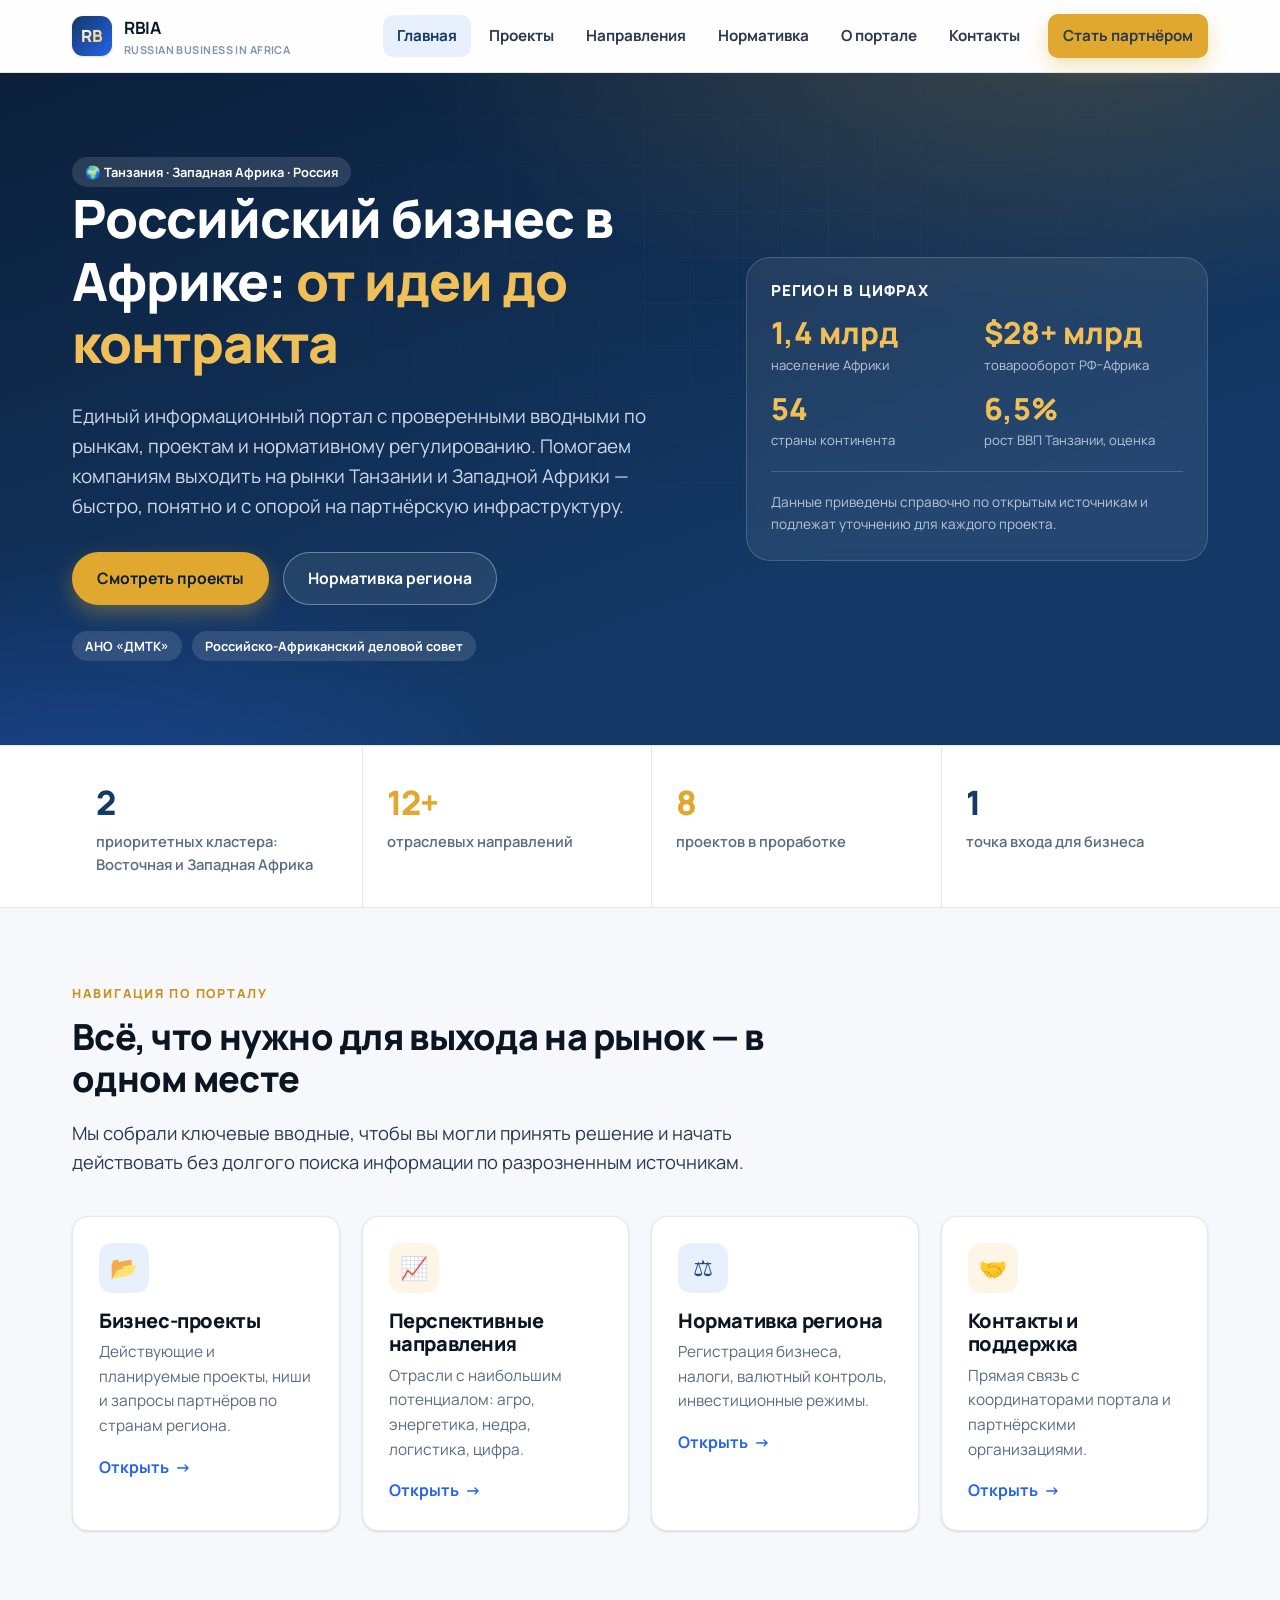
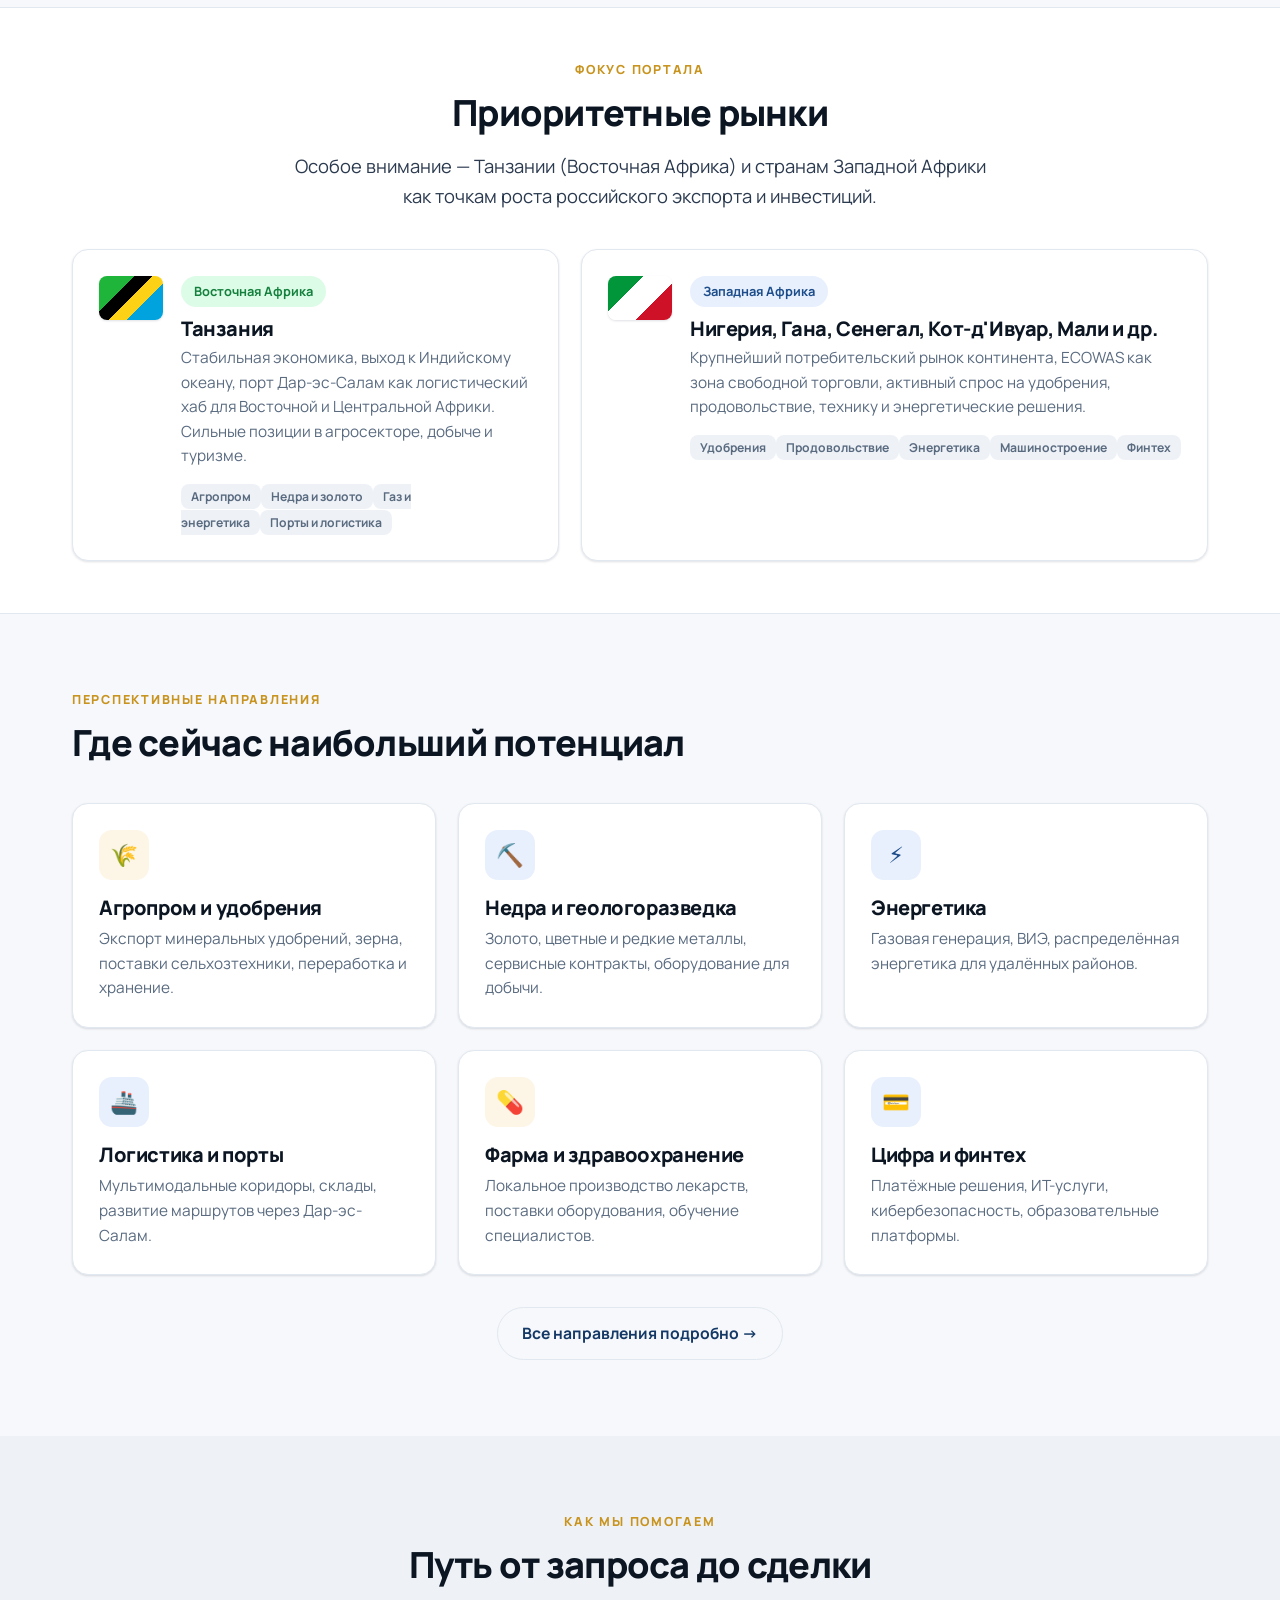
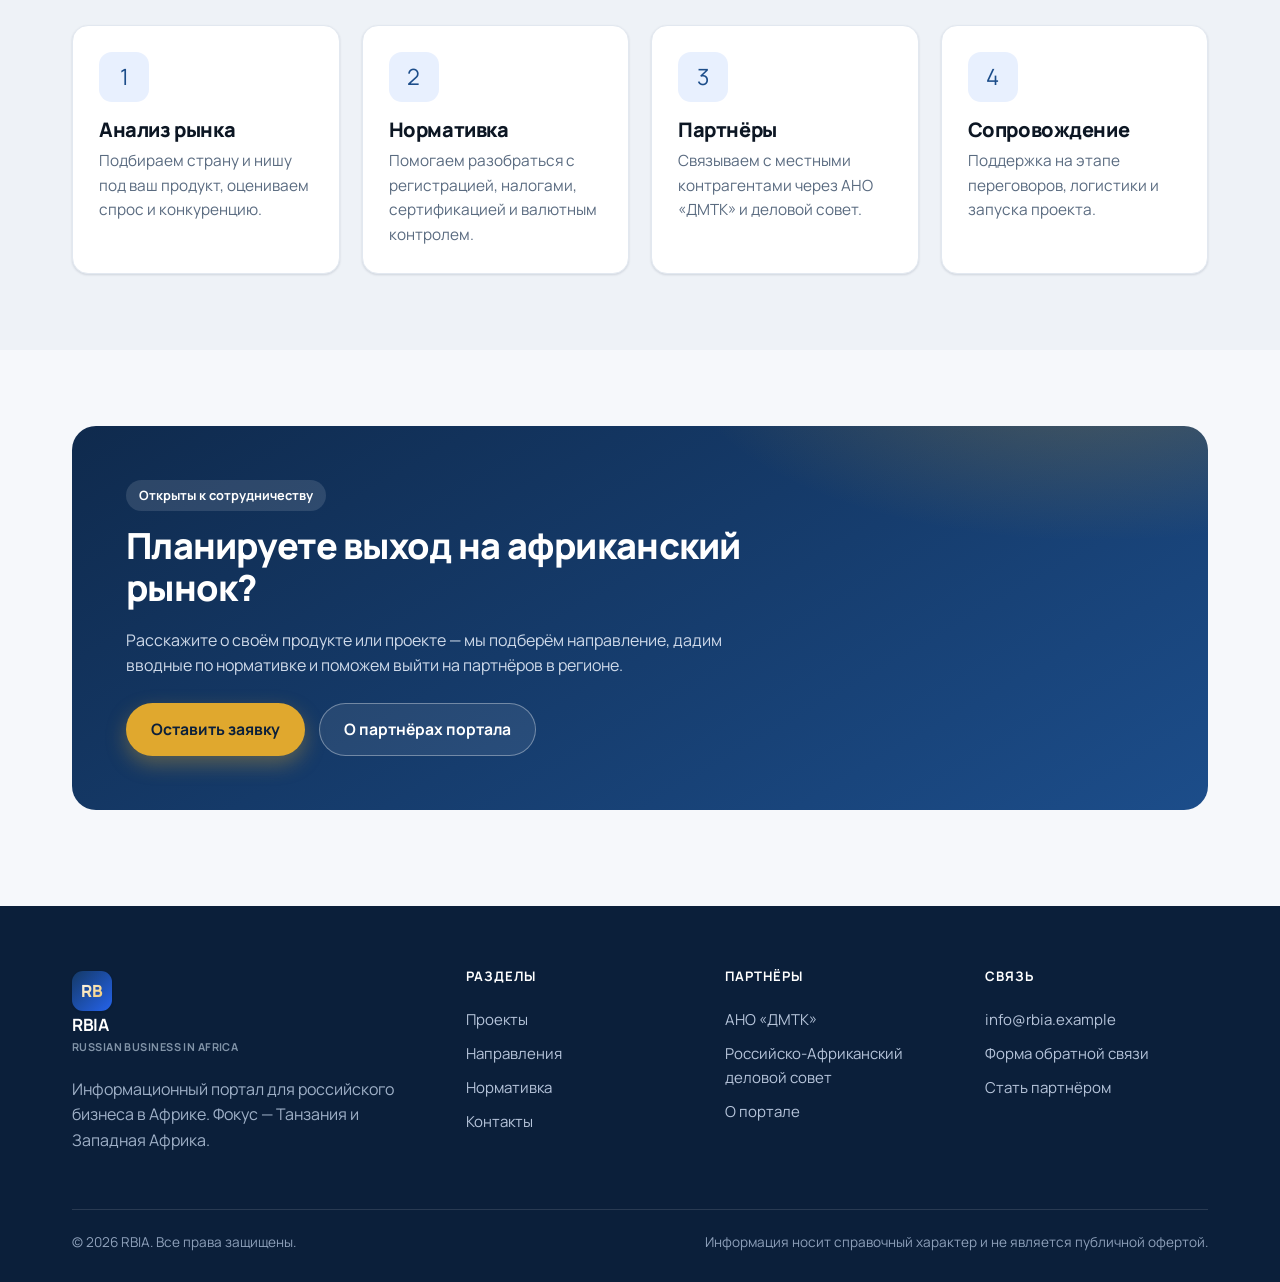
==== index.html @ 40bb6f60 "Информационный портал RBIA: российский бизнес в Африке (Танзания и Западная Африка) - Главная, Проек" ====
<!DOCTYPE html>
<html lang="ru">
<head>
  <meta charset="UTF-8" />
  <meta name="viewport" content="width=device-width, initial-scale=1.0" />
  <title>RBIA — Российский бизнес в Африке | Танзания и Западная Африка</title>
  <meta name="description" content="Информационный портал для российского бизнеса в Африке: проекты, перспективные направления, нормативное регулирование и контакты. Фокус — Танзания и Западная Африка." />
  <link rel="preconnect" href="https://fonts.googleapis.com" />
  <link rel="preconnect" href="https://fonts.gstatic.com" crossorigin />
  <link href="https://fonts.googleapis.com/css2?family=Manrope:wght@400;600;700;800;900&display=swap" rel="stylesheet" />
  <link rel="stylesheet" href="assets/css/styles.css" />
  <link rel="icon" href="data:image/svg+xml,<svg xmlns='http://www.w3.org/2000/svg' viewBox='0 0 100 100'><rect width='100' height='100' rx='22' fill='%23143966'/><text x='50' y='68' font-size='54' text-anchor='middle' fill='%23f0bf57' font-family='Arial' font-weight='bold'>R</text></svg>" />
</head>
<body>

  <!-- ШАПКА -->
  <header class="site-header">
    <div class="container nav">
      <a class="brand" href="index.html">
        <span class="logo"><span>RB</span></span>
        <span><b>RBIA</b><small>Russian Business in Africa</small></span>
      </a>
      <button class="nav-toggle" aria-label="Меню" aria-expanded="false"><span></span><span></span><span></span></button>
      <nav class="nav-links">
        <a href="index.html">Главная</a>
        <a href="projects.html">Проекты</a>
        <a href="sectors.html">Направления</a>
        <a href="regulation.html">Нормативка</a>
        <a href="about.html">О портале</a>
        <a href="contacts.html">Контакты</a>
        <a class="btn btn-primary nav-cta" href="contacts.html">Стать партнёром</a>
      </nav>
    </div>
  </header>

  <!-- HERO -->
  <section class="hero">
    <div class="container">
      <div class="hero-grid">
        <div>
          <span class="chip chip--ghost">🌍 Танзания · Западная Африка · Россия</span>
          <h1>Российский бизнес в Африке: <em>от идеи до контракта</em></h1>
          <p>Единый информационный портал с проверенными вводными по рынкам, проектам и нормативному регулированию. Помогаем компаниям выходить на рынки Танзании и Западной Африки — быстро, понятно и с опорой на партнёрскую инфраструктуру.</p>
          <div class="hero-actions">
            <a class="btn btn-primary" href="projects.html">Смотреть проекты</a>
            <a class="btn btn-ghost" href="regulation.html">Нормативка региона</a>
          </div>
          <div class="hero-meta">
            <span class="chip chip--ghost">АНО «ДМТК»</span>
            <span class="chip chip--ghost">Российско-Африканский деловой совет</span>
          </div>
        </div>
        <aside class="hero-card reveal">
          <h4>Регион в цифрах</h4>
          <div class="hero-stats">
            <div><div class="num">1,4 млрд</div><div class="lbl">население Африки</div></div>
            <div><div class="num">$28+ млрд</div><div class="lbl">товарооборот РФ–Африка</div></div>
            <div><div class="num">54</div><div class="lbl">страны континента</div></div>
            <div><div class="num">6,5%</div><div class="lbl">рост ВВП Танзании, оценка</div></div>
          </div>
          <hr class="divider" style="margin:20px 0;opacity:.2" />
          <p style="color:#b9c6d8;font-size:.85rem;margin:0">Данные приведены справочно по открытым источникам и подлежат уточнению для каждого проекта.</p>
        </aside>
      </div>
    </div>
  </section>

  <!-- СТАТ-ЛЕНТА -->
  <section class="stats-band">
    <div class="container">
      <div class="grid">
        <div class="stat"><div class="num">2</div><div class="lbl">приоритетных кластера: Восточная и Западная Африка</div></div>
        <div class="stat"><div class="num"><span>12+</span></div><div class="lbl">отраслевых направлений</div></div>
        <div class="stat"><div class="num"><span>8</span></div><div class="lbl">проектов в проработке</div></div>
        <div class="stat"><div class="num">1</div><div class="lbl">точка входа для бизнеса</div></div>
      </div>
    </div>
  </section>

  <!-- ЧТО ВНУТРИ -->
  <section class="section">
    <div class="container">
      <div class="section-head">
        <div class="eyebrow">Навигация по порталу</div>
        <h2>Всё, что нужно для выхода на рынок — в одном месте</h2>
        <p class="lead">Мы собрали ключевые вводные, чтобы вы могли принять решение и начать действовать без долгого поиска информации по разрозненным источникам.</p>
      </div>
      <div class="grid cols-4">
        <a class="card reveal" href="projects.html" style="text-decoration:none">
          <div class="ico">📂</div>
          <h3>Бизнес-проекты</h3>
          <p>Действующие и планируемые проекты, ниши и запросы партнёров по странам региона.</p>
          <span class="card-link">Открыть</span>
        </a>
        <a class="card reveal" href="sectors.html" style="text-decoration:none">
          <div class="ico ico--gold">📈</div>
          <h3>Перспективные направления</h3>
          <p>Отрасли с наибольшим потенциалом: агро, энергетика, недра, логистика, цифра.</p>
          <span class="card-link">Открыть</span>
        </a>
        <a class="card reveal" href="regulation.html" style="text-decoration:none">
          <div class="ico">⚖️</div>
          <h3>Нормативка региона</h3>
          <p>Регистрация бизнеса, налоги, валютный контроль, инвестиционные режимы.</p>
          <span class="card-link">Открыть</span>
        </a>
        <a class="card reveal" href="contacts.html" style="text-decoration:none">
          <div class="ico ico--gold">🤝</div>
          <h3>Контакты и поддержка</h3>
          <p>Прямая связь с координаторами портала и партнёрскими организациями.</p>
          <span class="card-link">Открыть</span>
        </a>
      </div>
    </div>
  </section>

  <!-- ПРИОРИТЕТНЫЕ РЫНКИ -->
  <section class="section section--tight" style="background:#fff;border-top:1px solid var(--line);border-bottom:1px solid var(--line)">
    <div class="container">
      <div class="section-head center">
        <div class="eyebrow">Фокус портала</div>
        <h2>Приоритетные рынки</h2>
        <p class="lead" style="margin:0 auto">Особое внимание — Танзании (Восточная Африка) и странам Западной Африки как точкам роста российского экспорта и инвестиций.</p>
      </div>
      <div class="grid cols-2">
        <div class="card reveal">
          <div class="region">
            <div class="flag" style="background:linear-gradient(135deg,#1eb53a 0 33%,#000 33% 50%,#fcd116 50% 66%,#00a3dd 66%)"></div>
            <div>
              <span class="chip chip--green">Восточная Африка</span>
              <h3 style="margin:10px 0 6px">Танзания</h3>
              <p style="margin-bottom:14px">Стабильная экономика, выход к Индийскому океану, порт Дар-эс-Салам как логистический хаб для Восточной и Центральной Африки. Сильные позиции в агросекторе, добыче и туризме.</p>
              <div class="tagrow">
                <span class="tag">Агропром</span><span class="tag">Недра и золото</span><span class="tag">Газ и энергетика</span><span class="tag">Порты и логистика</span>
              </div>
            </div>
          </div>
        </div>
        <div class="card reveal">
          <div class="region">
            <div class="flag" style="background:linear-gradient(135deg,#009639 0 33%,#fff 33% 66%,#ce1126 66%)"></div>
            <div>
              <span class="chip">Западная Африка</span>
              <h3 style="margin:10px 0 6px">Нигерия, Гана, Сенегал, Кот-д'Ивуар, Мали и др.</h3>
              <p style="margin-bottom:14px">Крупнейший потребительский рынок континента, ECOWAS как зона свободной торговли, активный спрос на удобрения, продовольствие, технику и энергетические решения.</p>
              <div class="tagrow">
                <span class="tag">Удобрения</span><span class="tag">Продовольствие</span><span class="tag">Энергетика</span><span class="tag">Машиностроение</span><span class="tag">Финтех</span>
              </div>
            </div>
          </div>
        </div>
      </div>
    </div>
  </section>

  <!-- НАПРАВЛЕНИЯ КРАТКО -->
  <section class="section">
    <div class="container">
      <div class="section-head">
        <div class="eyebrow">Перспективные направления</div>
        <h2>Где сейчас наибольший потенциал</h2>
      </div>
      <div class="grid cols-3">
        <div class="card sector reveal"><div class="ico ico--gold">🌾</div><h3>Агропром и удобрения</h3><p>Экспорт минеральных удобрений, зерна, поставки сельхозтехники, переработка и хранение.</p></div>
        <div class="card sector reveal"><div class="ico">⛏️</div><h3>Недра и геологоразведка</h3><p>Золото, цветные и редкие металлы, сервисные контракты, оборудование для добычи.</p></div>
        <div class="card sector reveal"><div class="ico">⚡</div><h3>Энергетика</h3><p>Газовая генерация, ВИЭ, распределённая энергетика для удалённых районов.</p></div>
        <div class="card sector reveal"><div class="ico">🚢</div><h3>Логистика и порты</h3><p>Мультимодальные коридоры, склады, развитие маршрутов через Дар-эс-Салам.</p></div>
        <div class="card sector reveal"><div class="ico ico--gold">💊</div><h3>Фарма и здравоохранение</h3><p>Локальное производство лекарств, поставки оборудования, обучение специалистов.</p></div>
        <div class="card sector reveal"><div class="ico">💳</div><h3>Цифра и финтех</h3><p>Платёжные решения, ИТ-услуги, кибербезопасность, образовательные платформы.</p></div>
      </div>
      <div class="center" style="margin-top:32px">
        <a class="btn btn-line" href="sectors.html">Все направления подробно →</a>
      </div>
    </div>
  </section>

  <!-- КАК РАБОТАЕМ -->
  <section class="section" style="background:var(--paper-3)">
    <div class="container">
      <div class="section-head center">
        <div class="eyebrow">Как мы помогаем</div>
        <h2>Путь от запроса до сделки</h2>
      </div>
      <div class="grid cols-4">
        <div class="card reveal"><div class="ico">1</div><h3>Анализ рынка</h3><p>Подбираем страну и нишу под ваш продукт, оцениваем спрос и конкуренцию.</p></div>
        <div class="card reveal"><div class="ico">2</div><h3>Нормативка</h3><p>Помогаем разобраться с регистрацией, налогами, сертификацией и валютным контролем.</p></div>
        <div class="card reveal"><div class="ico">3</div><h3>Партнёры</h3><p>Связываем с местными контрагентами через АНО «ДМТК» и деловой совет.</p></div>
        <div class="card reveal"><div class="ico">4</div><h3>Сопровождение</h3><p>Поддержка на этапе переговоров, логистики и запуска проекта.</p></div>
      </div>
    </div>
  </section>

  <!-- CTA -->
  <section class="section">
    <div class="container">
      <div class="cta reveal">
        <div style="max-width:62ch">
          <span class="chip chip--ghost">Открыты к сотрудничеству</span>
          <h2 style="margin-top:14px">Планируете выход на африканский рынок?</h2>
          <p>Расскажите о своём продукте или проекте — мы подберём направление, дадим вводные по нормативке и поможем выйти на партнёров в регионе.</p>
          <div class="cta-actions">
            <a class="btn btn-primary" href="contacts.html">Оставить заявку</a>
            <a class="btn btn-ghost" href="about.html">О партнёрах портала</a>
          </div>
        </div>
      </div>
    </div>
  </section>

  <!-- ПОДВАЛ -->
  <footer class="site-footer">
    <div class="container">
      <div class="footer-grid">
        <div>
          <a class="brand" href="index.html" style="margin-bottom:16px">
            <span class="logo"><span>RB</span></span>
            <span><b>RBIA</b><small>Russian Business in Africa</small></span>
          </a>
          <p style="color:#9fb0c7;max-width:34ch">Информационный портал для российского бизнеса в Африке. Фокус — Танзания и Западная Африка.</p>
        </div>
        <div>
          <h5>Разделы</h5>
          <a href="projects.html">Проекты</a>
          <a href="sectors.html">Направления</a>
          <a href="regulation.html">Нормативка</a>
          <a href="contacts.html">Контакты</a>
        </div>
        <div>
          <h5>Партнёры</h5>
          <a href="about.html">АНО «ДМТК»</a>
          <a href="about.html">Российско-Африканский деловой совет</a>
          <a href="about.html">О портале</a>
        </div>
        <div>
          <h5>Связь</h5>
          <a href="mailto:info@rbia.example">info@rbia.example</a>
          <a href="contacts.html">Форма обратной связи</a>
          <a href="contacts.html">Стать партнёром</a>
        </div>
      </div>
      <div class="footer-bottom">
        <span>© <span data-year>2026</span> RBIA. Все права защищены.</span>
        <span>Информация носит справочный характер и не является публичной офертой.</span>
      </div>
    </div>
  </footer>

  <script src="assets/js/main.js"></script>
</body>
</html>
---- assets/css/styles.css ----
/* =========================================================
   RBIA — Russian Business in Africa
   Информационный портал. Дизайн-система.
   ========================================================= */

:root {
  /* Палитра */
  --navy-900: #0b1f3a;
  --navy-800: #0f2a4d;
  --navy-700: #143966;
  --navy-600: #1c4d8a;
  --blue-500: #2563eb;
  --blue-400: #3b82f6;
  --sky-100: #e8f0fe;

  --gold-600: #c8941f;
  --gold-500: #e0a82e;
  --gold-400: #f0bf57;
  --amber-50: #fdf6e7;

  --green-600: #15803d;
  --green-100: #dcfce7;
  --red-600: #b91c1c;
  --red-100: #fee2e2;

  --ink-900: #0c1623;
  --ink-700: #2b3a4f;
  --ink-500: #5a6b80;
  --ink-400: #8294a8;

  --paper: #ffffff;
  --paper-2: #f6f8fb;
  --paper-3: #eef2f7;
  --line: #e2e8f0;

  --radius: 16px;
  --radius-sm: 10px;
  --radius-lg: 24px;

  --shadow-sm: 0 1px 2px rgba(11, 31, 58, .06), 0 1px 3px rgba(11, 31, 58, .08);
  --shadow-md: 0 8px 24px rgba(11, 31, 58, .10);
  --shadow-lg: 0 24px 60px rgba(11, 31, 58, .18);

  --container: 1180px;
  --header-h: 72px;

  --font: "Manrope", "Segoe UI", system-ui, -apple-system, Roboto, Arial, sans-serif;
}

/* ---------- Сброс ---------- */
* { box-sizing: border-box; }
html { scroll-behavior: smooth; }
body {
  margin: 0;
  font-family: var(--font);
  color: var(--ink-900);
  background: var(--paper-2);
  line-height: 1.6;
  -webkit-font-smoothing: antialiased;
  text-rendering: optimizeLegibility;
}
img { max-width: 100%; display: block; }
a { color: var(--blue-500); text-decoration: none; }
a:hover { text-decoration: underline; }
h1, h2, h3, h4 { line-height: 1.18; margin: 0 0 .5em; color: var(--ink-900); font-weight: 800; letter-spacing: -.02em; }
h1 { font-size: clamp(2rem, 4.5vw, 3.3rem); }
h2 { font-size: clamp(1.5rem, 3vw, 2.25rem); }
h3 { font-size: 1.25rem; }
p { margin: 0 0 1em; color: var(--ink-700); }

.container { width: 100%; max-width: var(--container); margin: 0 auto; padding: 0 22px; }
.section { padding: 76px 0; }
.section--tight { padding: 52px 0; }
.muted { color: var(--ink-500); }
.center { text-align: center; }
.lead { font-size: 1.15rem; color: var(--ink-700); max-width: 64ch; }

/* ---------- Кнопки ---------- */
.btn {
  display: inline-flex; align-items: center; gap: .55em;
  padding: 13px 24px; border-radius: 999px;
  font-weight: 700; font-size: .98rem; cursor: pointer;
  border: 1.5px solid transparent; transition: .18s ease;
  text-decoration: none; white-space: nowrap;
}
.btn:hover { text-decoration: none; transform: translateY(-1px); }
.btn-primary { background: var(--gold-500); color: var(--navy-900); box-shadow: 0 8px 20px rgba(224,168,46,.35); }
.btn-primary:hover { background: var(--gold-400); }
.btn-ghost { background: rgba(255,255,255,.08); color: #fff; border-color: rgba(255,255,255,.35); }
.btn-ghost:hover { background: rgba(255,255,255,.16); }
.btn-dark { background: var(--navy-800); color: #fff; }
.btn-dark:hover { background: var(--navy-700); }
.btn-line { background: transparent; color: var(--navy-700); border-color: var(--line); }
.btn-line:hover { border-color: var(--navy-600); color: var(--navy-700); }

/* ---------- Чипы / бейджи ---------- */
.chip {
  display: inline-flex; align-items: center; gap: .4em;
  padding: 5px 13px; border-radius: 999px; font-size: .8rem; font-weight: 700;
  background: var(--sky-100); color: var(--navy-600);
}
.chip--gold { background: var(--amber-50); color: var(--gold-600); }
.chip--green { background: var(--green-100); color: var(--green-600); }
.chip--ghost { background: rgba(255,255,255,.12); color: #fff; }
.eyebrow {
  text-transform: uppercase; letter-spacing: .14em; font-weight: 800;
  font-size: .78rem; color: var(--gold-600); margin-bottom: 12px;
}

/* ---------- Шапка ---------- */
.site-header {
  position: sticky; top: 0; z-index: 50;
  background: rgba(255,255,255,.86);
  backdrop-filter: saturate(180%) blur(12px);
  border-bottom: 1px solid var(--line);
}
.nav {
  height: var(--header-h); display: flex; align-items: center; gap: 28px;
}
.brand { display: flex; align-items: center; gap: 12px; font-weight: 900; color: var(--ink-900); letter-spacing: -.02em; }
.brand:hover { text-decoration: none; }
.brand .logo {
  width: 40px; height: 40px; border-radius: 11px; display: grid; place-items: center;
  background: linear-gradient(135deg, var(--navy-700), var(--blue-500));
  color: #fff; font-weight: 900; font-size: 1.05rem; box-shadow: var(--shadow-sm);
}
.brand .logo span { background: linear-gradient(135deg,#fff, var(--gold-400)); -webkit-background-clip: text; background-clip: text; color: transparent; }
.brand b { font-size: 1.06rem; }
.brand small { display: block; font-size: .68rem; font-weight: 700; color: var(--ink-400); letter-spacing: .04em; text-transform: uppercase; }

.nav-links { display: flex; align-items: center; gap: 4px; margin-left: auto; }
.nav-links a {
  color: var(--ink-700); font-weight: 700; font-size: .95rem;
  padding: 9px 14px; border-radius: 10px; transition: .15s;
}
.nav-links a:hover { background: var(--paper-3); color: var(--ink-900); text-decoration: none; }
.nav-links a.active { color: var(--navy-700); background: var(--sky-100); }
.nav-cta { margin-left: 10px; }

.nav-toggle { display: none; margin-left: auto; background: none; border: 0; cursor: pointer; padding: 8px; }
.nav-toggle span { display: block; width: 24px; height: 2.5px; background: var(--ink-900); border-radius: 2px; margin: 5px 0; transition: .2s; }

@media (max-width: 940px) {
  .nav-toggle { display: block; }
  .nav-links {
    position: fixed; inset: var(--header-h) 0 auto 0;
    flex-direction: column; align-items: stretch; gap: 2px;
    background: #fff; padding: 14px 18px 22px;
    border-bottom: 1px solid var(--line); box-shadow: var(--shadow-md);
    transform: translateY(-12px); opacity: 0; pointer-events: none; transition: .2s;
  }
  .nav-links.open { transform: none; opacity: 1; pointer-events: auto; }
  .nav-links a { padding: 13px 14px; font-size: 1rem; }
  .nav-cta { margin: 8px 0 0; justify-content: center; }
}

/* ---------- Hero ---------- */
.hero {
  position: relative; color: #fff; overflow: hidden;
  background:
    radial-gradient(1100px 520px at 82% -10%, rgba(224,168,46,.22), transparent 60%),
    radial-gradient(900px 500px at 5% 110%, rgba(37,99,235,.30), transparent 55%),
    linear-gradient(160deg, var(--navy-900), var(--navy-700) 70%);
}
.hero::after {
  content: ""; position: absolute; inset: 0; opacity: .5; pointer-events: none;
  background-image:
    linear-gradient(rgba(255,255,255,.05) 1px, transparent 1px),
    linear-gradient(90deg, rgba(255,255,255,.05) 1px, transparent 1px);
  background-size: 46px 46px;
  -webkit-mask-image: radial-gradient(900px 500px at 60% 30%, #000, transparent 75%);
          mask-image: radial-gradient(900px 500px at 60% 30%, #000, transparent 75%);
}
.hero .container { position: relative; z-index: 1; padding-top: 84px; padding-bottom: 84px; }
.hero h1 { color: #fff; max-width: 18ch; }
.hero h1 em { font-style: normal; color: var(--gold-400); }
.hero p { color: #cdd8e8; font-size: 1.18rem; max-width: 58ch; }
.hero-actions { display: flex; flex-wrap: wrap; gap: 14px; margin-top: 30px; }
.hero-meta { display: flex; flex-wrap: wrap; gap: 10px; margin-top: 26px; }

.hero-grid { display: grid; grid-template-columns: 1.15fr .85fr; gap: 48px; align-items: center; }
@media (max-width: 900px) { .hero-grid { grid-template-columns: 1fr; gap: 34px; } }

/* Карточка-сводка в герое */
.hero-card {
  background: rgba(255,255,255,.07); border: 1px solid rgba(255,255,255,.16);
  border-radius: var(--radius-lg); padding: 24px; backdrop-filter: blur(6px);
}
.hero-card h4 { color: #fff; font-size: .95rem; text-transform: uppercase; letter-spacing: .08em; margin-bottom: 18px; }
.hero-stats { display: grid; grid-template-columns: 1fr 1fr; gap: 18px 14px; }
.hero-stats .num { font-size: 1.9rem; font-weight: 900; color: var(--gold-400); line-height: 1; }
.hero-stats .lbl { font-size: .82rem; color: #b9c6d8; margin-top: 6px; }

/* ---------- Статистическая лента ---------- */
.stats-band { background: #fff; border-top: 1px solid var(--line); border-bottom: 1px solid var(--line); }
.stats-band .grid { display: grid; grid-template-columns: repeat(4, 1fr); }
.stat { padding: 30px 24px; border-left: 1px solid var(--line); }
.stat:first-child { border-left: 0; }
.stat .num { font-size: 2.1rem; font-weight: 900; color: var(--navy-700); letter-spacing: -.02em; }
.stat .num span { color: var(--gold-500); }
.stat .lbl { color: var(--ink-500); font-weight: 600; font-size: .92rem; }
@media (max-width: 760px) { .stats-band .grid { grid-template-columns: 1fr 1fr; } .stat:nth-child(odd){border-left:0;} }

/* ---------- Секции заголовки ---------- */
.section-head { max-width: 70ch; margin-bottom: 38px; }
.section-head.center { margin-left: auto; margin-right: auto; }

/* ---------- Сетки карточек ---------- */
.grid { display: grid; gap: 22px; }
.cols-2 { grid-template-columns: repeat(2, 1fr); }
.cols-3 { grid-template-columns: repeat(3, 1fr); }
.cols-4 { grid-template-columns: repeat(4, 1fr); }
@media (max-width: 960px) { .cols-3, .cols-4 { grid-template-columns: repeat(2, 1fr); } }
@media (max-width: 620px) { .cols-2, .cols-3, .cols-4 { grid-template-columns: 1fr; } }

.card {
  background: #fff; border: 1px solid var(--line); border-radius: var(--radius);
  padding: 26px; box-shadow: var(--shadow-sm); transition: .2s ease; position: relative;
}
.card:hover { transform: translateY(-4px); box-shadow: var(--shadow-md); border-color: #cdd9e8; }
.card .ico {
  width: 50px; height: 50px; border-radius: 13px; display: grid; place-items: center;
  background: var(--sky-100); color: var(--navy-600); font-size: 1.4rem; margin-bottom: 16px;
}
.card .ico--gold { background: var(--amber-50); color: var(--gold-600); }
.card h3 { margin-bottom: .4em; }
.card p { color: var(--ink-500); font-size: .96rem; margin-bottom: 0; }
.card-link { display: inline-flex; align-items: center; gap: 6px; font-weight: 700; margin-top: 16px; }
.card-link::after { content: "→"; transition: .15s; }
.card:hover .card-link::after { transform: translateX(4px); }

/* Карточка сектора */
.sector { display: flex; flex-direction: column; }
.sector .tagrow { display: flex; flex-wrap: wrap; gap: 6px; margin-top: 14px; }
.tag { font-size: .76rem; font-weight: 700; color: var(--ink-500); background: var(--paper-3); padding: 4px 10px; border-radius: 8px; }

/* ---------- Карточка проекта ---------- */
.project {
  background: #fff; border: 1px solid var(--line); border-radius: var(--radius);
  overflow: hidden; box-shadow: var(--shadow-sm); transition: .2s; display: flex; flex-direction: column;
}
.project:hover { transform: translateY(-4px); box-shadow: var(--shadow-md); }
.project .pj-top {
  padding: 22px 24px; color: #fff; position: relative;
  background: linear-gradient(135deg, var(--navy-700), var(--blue-500));
}
.project .pj-top.alt { background: linear-gradient(135deg, #0f5132, var(--green-600)); }
.project .pj-top.gold { background: linear-gradient(135deg, #92670f, var(--gold-500)); }
.project .pj-top.plum { background: linear-gradient(135deg, #5b21b6, #7c3aed); }
.project .pj-top .country { font-size: .82rem; font-weight: 700; opacity: .92; }
.project .pj-top h3 { color: #fff; margin: 8px 0 0; }
.project .pj-body { padding: 22px 24px; flex: 1; display: flex; flex-direction: column; }
.project .pj-body p { font-size: .95rem; color: var(--ink-500); }
.pj-facts { display: grid; grid-template-columns: 1fr 1fr; gap: 12px; margin: 4px 0 18px; }
.pj-facts div { font-size: .82rem; color: var(--ink-500); }
.pj-facts b { display: block; color: var(--ink-900); font-size: 1.02rem; font-weight: 800; }
.pj-foot { margin-top: auto; display: flex; align-items: center; justify-content: space-between; gap: 12px; padding-top: 14px; border-top: 1px solid var(--line); }
.status { font-size: .78rem; font-weight: 800; padding: 4px 11px; border-radius: 999px; }
.status--active { background: var(--green-100); color: var(--green-600); }
.status--plan { background: var(--sky-100); color: var(--navy-600); }
.status--search { background: var(--amber-50); color: var(--gold-600); }

/* ---------- Полоса фильтра ---------- */
.filters { display: flex; flex-wrap: wrap; gap: 10px; margin-bottom: 30px; }
.filter-btn {
  border: 1.5px solid var(--line); background: #fff; color: var(--ink-700);
  padding: 9px 18px; border-radius: 999px; font-weight: 700; font-size: .9rem; cursor: pointer; transition: .15s;
}
.filter-btn:hover { border-color: var(--navy-600); }
.filter-btn.active { background: var(--navy-700); color: #fff; border-color: var(--navy-700); }

/* ---------- Аккордеон нормативки ---------- */
.accordion { display: grid; gap: 14px; }
.acc-item { background: #fff; border: 1px solid var(--line); border-radius: var(--radius); overflow: hidden; }
.acc-head {
  width: 100%; text-align: left; background: none; border: 0; cursor: pointer;
  padding: 20px 24px; display: flex; align-items: center; gap: 16px; font-family: inherit;
}
.acc-head:hover { background: var(--paper-2); }
.acc-head .num { font-weight: 900; color: var(--gold-500); font-size: 1.1rem; min-width: 28px; }
.acc-head h3 { margin: 0; font-size: 1.08rem; flex: 1; }
.acc-head .plus { font-size: 1.5rem; color: var(--ink-400); transition: .2s; line-height: 1; }
.acc-item.open .acc-head .plus { transform: rotate(45deg); color: var(--navy-700); }
.acc-body { max-height: 0; overflow: hidden; transition: max-height .3s ease; }
.acc-body-inner { padding: 0 24px 22px 68px; color: var(--ink-700); }
.acc-body-inner ul { margin: 6px 0 0; padding-left: 18px; }
.acc-body-inner li { margin-bottom: 8px; }

/* ---------- Таблица ---------- */
.table-wrap { overflow-x: auto; border: 1px solid var(--line); border-radius: var(--radius); background: #fff; }
table.data { width: 100%; border-collapse: collapse; min-width: 600px; }
table.data th, table.data td { padding: 14px 18px; text-align: left; border-bottom: 1px solid var(--line); font-size: .94rem; }
table.data th { background: var(--paper-2); font-weight: 800; color: var(--ink-900); font-size: .82rem; text-transform: uppercase; letter-spacing: .04em; }
table.data tr:last-child td { border-bottom: 0; }
table.data tr:hover td { background: var(--paper-2); }

/* ---------- Регион-карты ---------- */
.region { display: grid; grid-template-columns: 64px 1fr; gap: 18px; align-items: start; }
.region .flag { width: 64px; height: 44px; border-radius: 8px; box-shadow: var(--shadow-sm); overflow: hidden; }

/* ---------- CTA-полоса ---------- */
.cta {
  color: #fff; border-radius: var(--radius-lg); padding: 54px; position: relative; overflow: hidden;
  background:
    radial-gradient(700px 320px at 90% -20%, rgba(224,168,46,.30), transparent 60%),
    linear-gradient(150deg, var(--navy-800), var(--navy-600));
}
.cta h2 { color: #fff; }
.cta p { color: #cfdaea; }
.cta-actions { display: flex; flex-wrap: wrap; gap: 14px; margin-top: 24px; }
@media (max-width: 600px) { .cta { padding: 34px 24px; } }

/* ---------- Контакты ---------- */
.contact-grid { display: grid; grid-template-columns: 1fr 1fr; gap: 40px; align-items: start; }
@media (max-width: 880px) { .contact-grid { grid-template-columns: 1fr; } }
.field { margin-bottom: 16px; }
.field label { display: block; font-weight: 700; font-size: .88rem; margin-bottom: 6px; color: var(--ink-900); }
.field input, .field select, .field textarea {
  width: 100%; padding: 13px 15px; border: 1.5px solid var(--line); border-radius: var(--radius-sm);
  font-family: inherit; font-size: .98rem; color: var(--ink-900); background: #fff; transition: .15s;
}
.field input:focus, .field select:focus, .field textarea:focus { outline: none; border-color: var(--blue-400); box-shadow: 0 0 0 3px rgba(59,130,246,.15); }
.field textarea { min-height: 130px; resize: vertical; }
.form-note { font-size: .82rem; color: var(--ink-400); }
.contact-line { display: flex; gap: 14px; align-items: flex-start; padding: 16px 0; border-bottom: 1px solid var(--line); }
.contact-line:last-child { border-bottom: 0; }
.contact-line .ci { width: 44px; height: 44px; border-radius: 12px; background: var(--sky-100); color: var(--navy-600); display: grid; place-items: center; font-size: 1.2rem; flex: none; }
.contact-line b { display: block; }
.form-ok { background: var(--green-100); color: var(--green-600); padding: 14px 18px; border-radius: var(--radius-sm); font-weight: 700; margin-top: 10px; }
.hidden { display: none; }

/* ---------- Партнёры ---------- */
.partners { display: grid; grid-template-columns: repeat(3, 1fr); gap: 22px; }
@media (max-width: 760px) { .partners { grid-template-columns: 1fr; } }
.partner { background: #fff; border: 1px solid var(--line); border-radius: var(--radius); padding: 26px; }
.partner .pl { font-weight: 900; color: var(--navy-700); font-size: 1.1rem; letter-spacing: -.01em; }

/* ---------- Хлебные крошки / page hero ---------- */
.page-hero { background: linear-gradient(160deg, var(--navy-900), var(--navy-700)); color: #fff; }
.page-hero .container { padding: 60px 22px 56px; }
.page-hero h1 { color: #fff; }
.page-hero p { color: #c6d2e4; max-width: 62ch; margin-bottom: 0; }
.crumbs { font-size: .85rem; color: #9fb0c7; margin-bottom: 14px; }
.crumbs a { color: #c6d2e4; }

/* ---------- Список с галочками ---------- */
.checklist { list-style: none; padding: 0; margin: 0; display: grid; gap: 12px; }
.checklist li { display: flex; gap: 12px; align-items: flex-start; color: var(--ink-700); }
.checklist li::before { content: "✓"; flex: none; width: 24px; height: 24px; border-radius: 50%; background: var(--green-100); color: var(--green-600); font-weight: 900; display: grid; place-items: center; font-size: .8rem; }

/* ---------- Подвал ---------- */
.site-footer { background: var(--navy-900); color: #c6d2e4; padding: 60px 0 28px; margin-top: 20px; }
.footer-grid { display: grid; grid-template-columns: 1.6fr 1fr 1fr 1fr; gap: 36px; }
@media (max-width: 860px) { .footer-grid { grid-template-columns: 1fr 1fr; gap: 28px; } }
@media (max-width: 520px) { .footer-grid { grid-template-columns: 1fr; } }
.site-footer .brand b, .site-footer .brand { color: #fff; }
.site-footer h5 { color: #fff; font-size: .82rem; text-transform: uppercase; letter-spacing: .08em; margin: 0 0 16px; }
.site-footer a { color: #b6c4da; display: block; padding: 5px 0; font-size: .94rem; }
.site-footer a:hover { color: #fff; text-decoration: none; }
.footer-bottom { border-top: 1px solid rgba(255,255,255,.12); margin-top: 40px; padding-top: 22px; display: flex; flex-wrap: wrap; gap: 12px; justify-content: space-between; font-size: .85rem; color: #8ea0ba; }

/* ---------- Утилиты появления ---------- */
.reveal { opacity: 0; transform: translateY(18px); transition: .6s cubic-bezier(.2,.7,.2,1); }
.reveal.in { opacity: 1; transform: none; }

/* ---------- Прочее ---------- */
.divider { height: 1px; background: var(--line); border: 0; margin: 0; }
.note {
  background: var(--amber-50); border: 1px solid #f1dca6; border-left: 4px solid var(--gold-500);
  border-radius: var(--radius-sm); padding: 16px 18px; color: #6b5410; font-size: .92rem;
}
.note b { color: #54420c; }
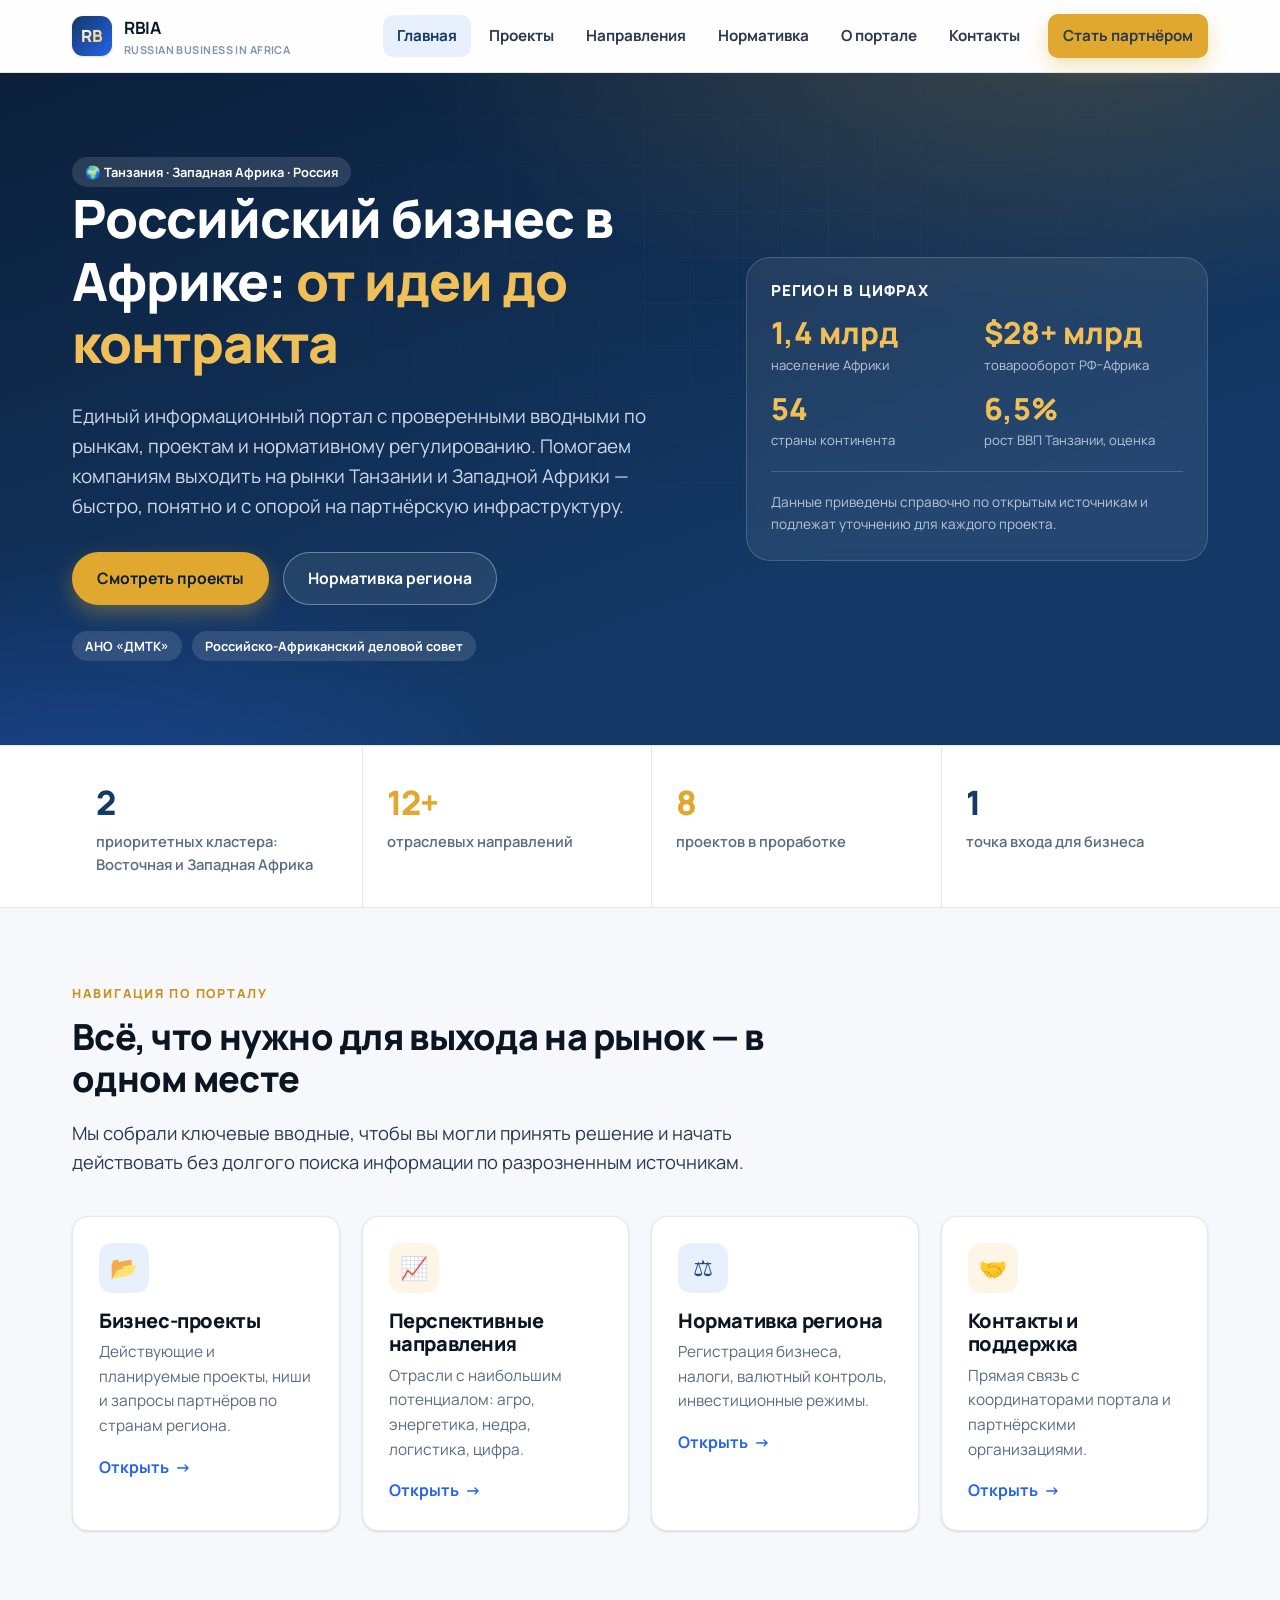
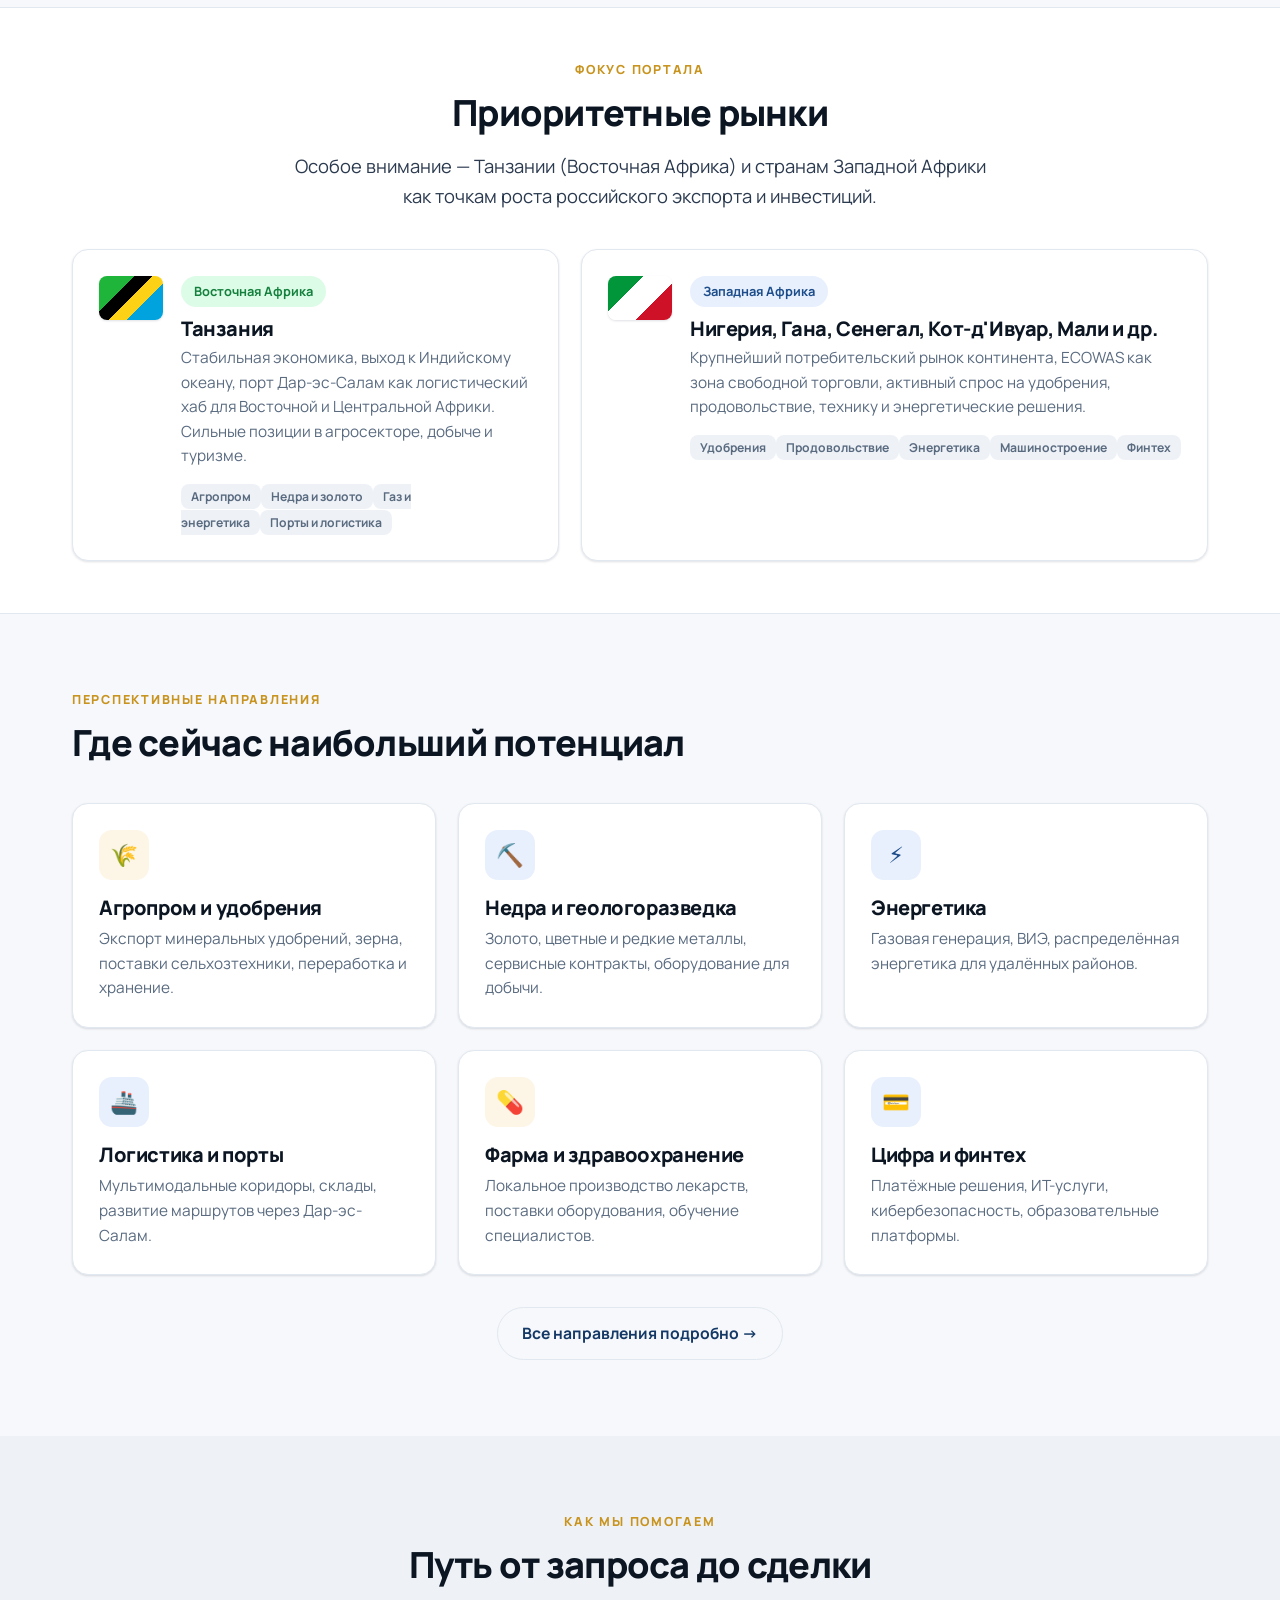
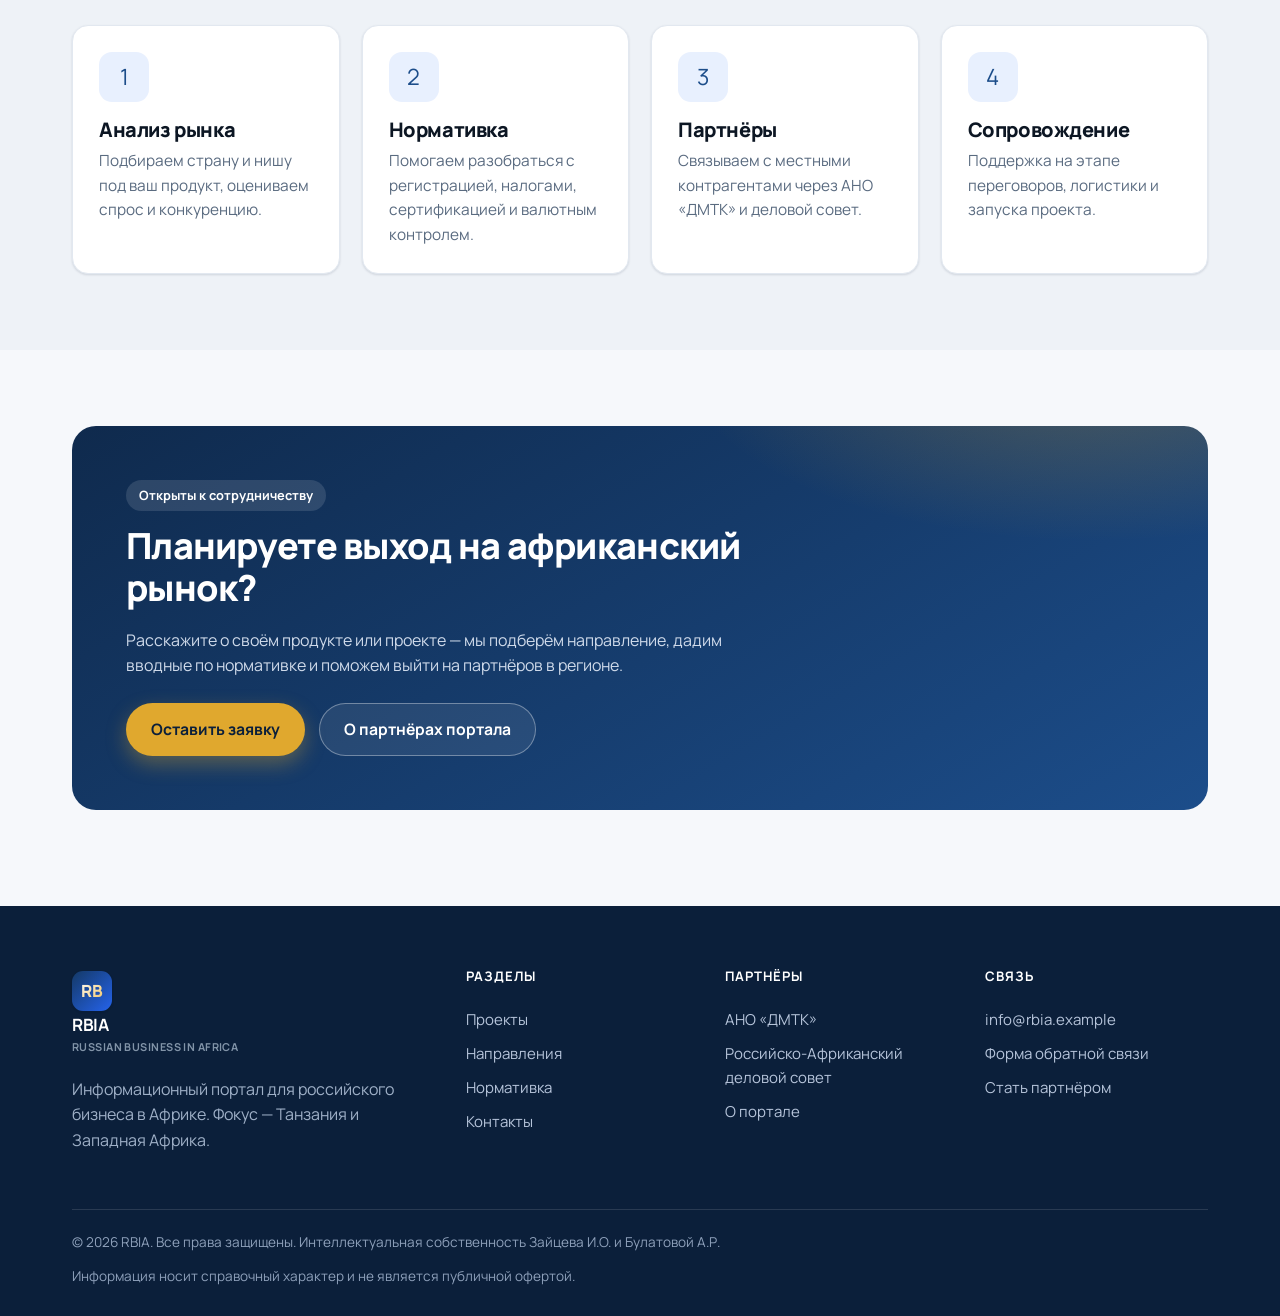
==== commit 8ca351cb: "Добавлена отметка об интеллектуальной собственности Зайцева И.О. и Булатовой А.Р. в подвал" ====
--- a/index.html
+++ b/index.html
@@ -239,7 +239,7 @@
         </div>
       </div>
       <div class="footer-bottom">
-        <span>© <span data-year>2026</span> RBIA. Все права защищены.</span>
+        <span>© <span data-year>2026</span> RBIA. Все права защищены. Интеллектуальная собственность Зайцева И.О. и Булатовой А.Р.</span>
         <span>Информация носит справочный характер и не является публичной офертой.</span>
       </div>
     </div>
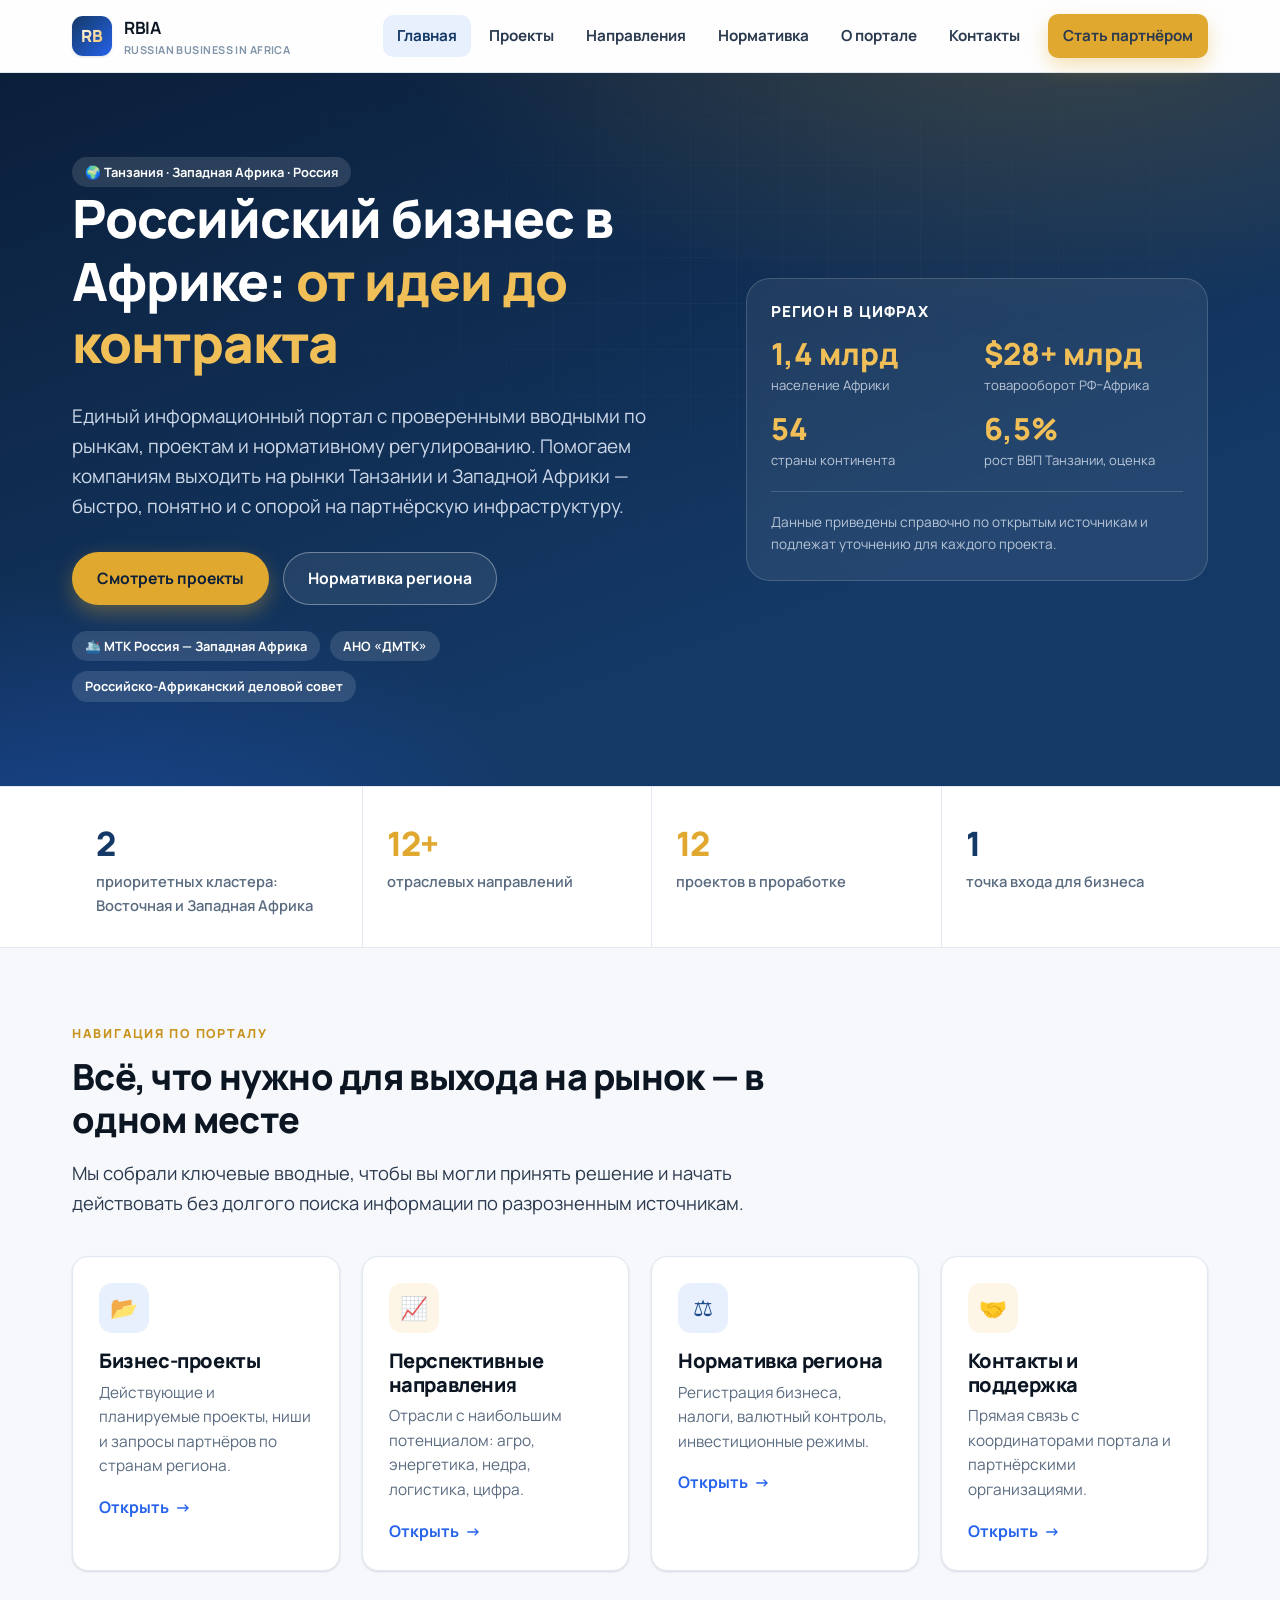
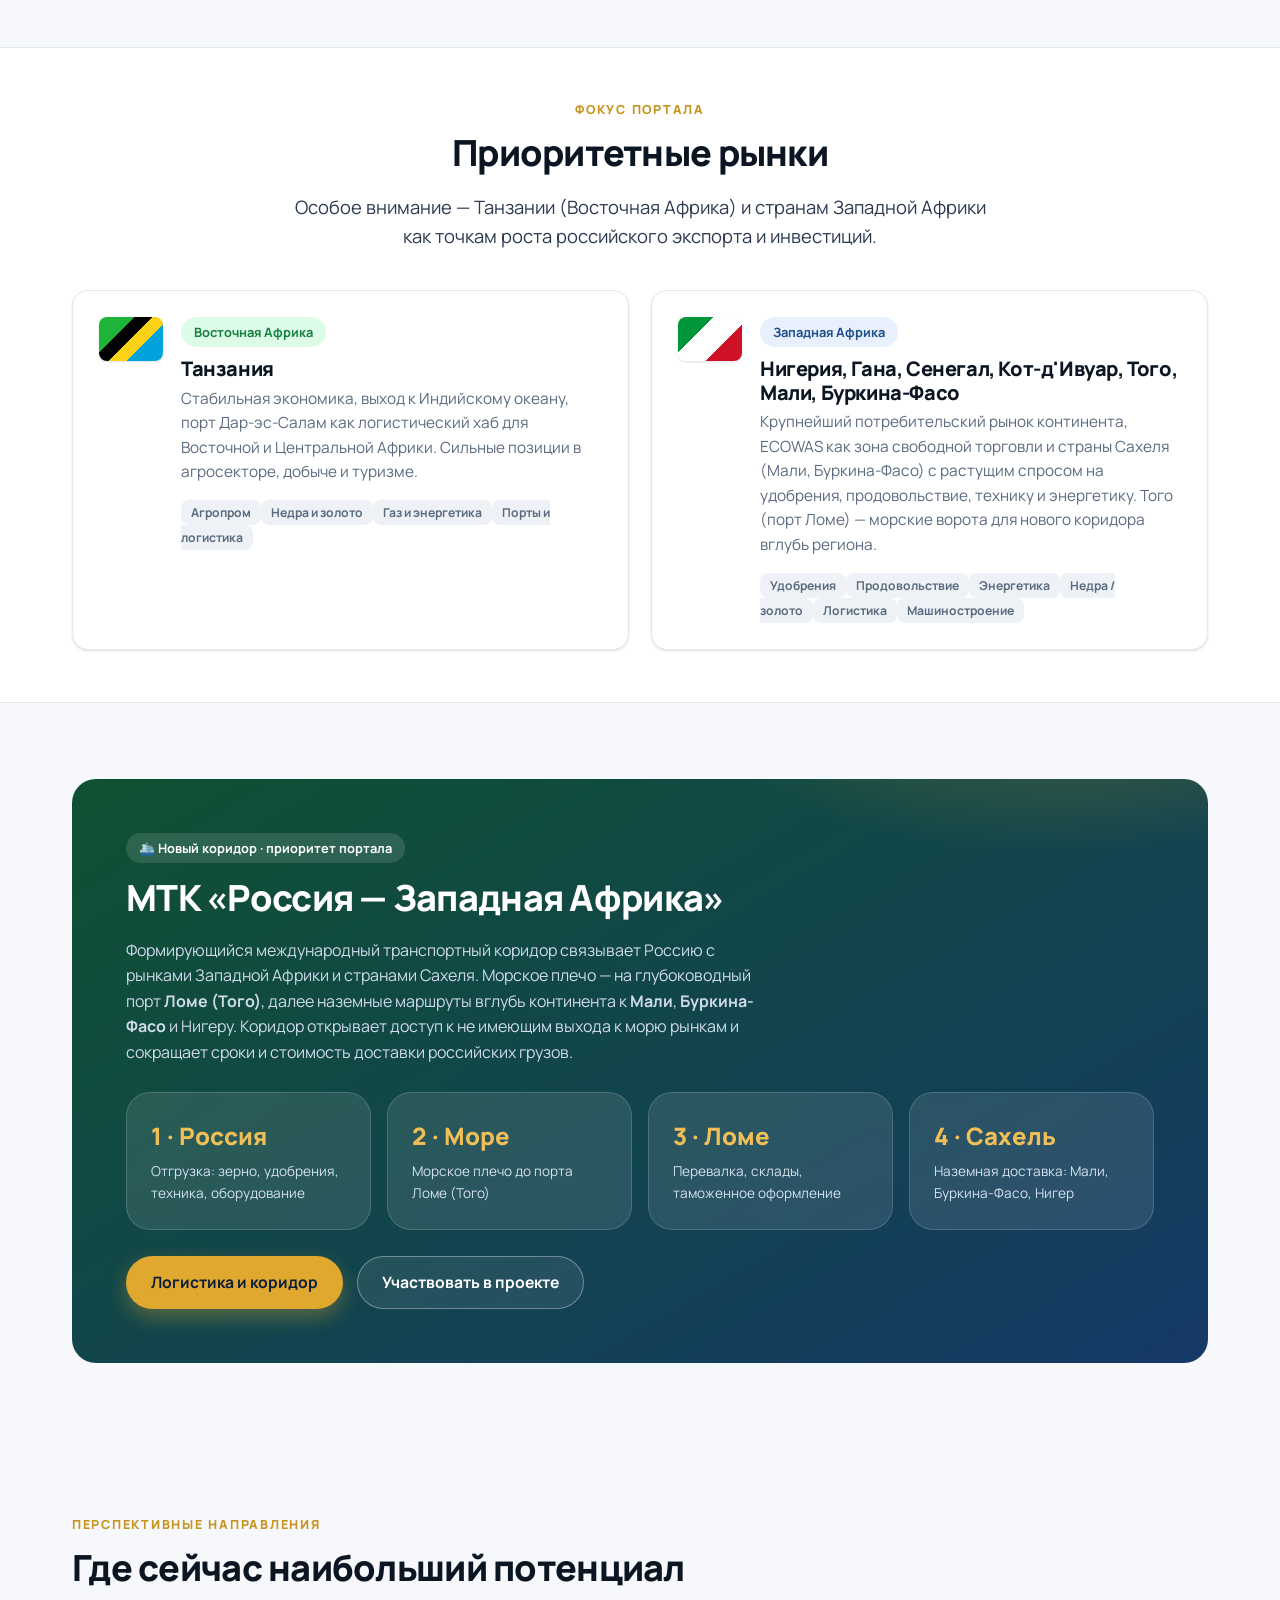
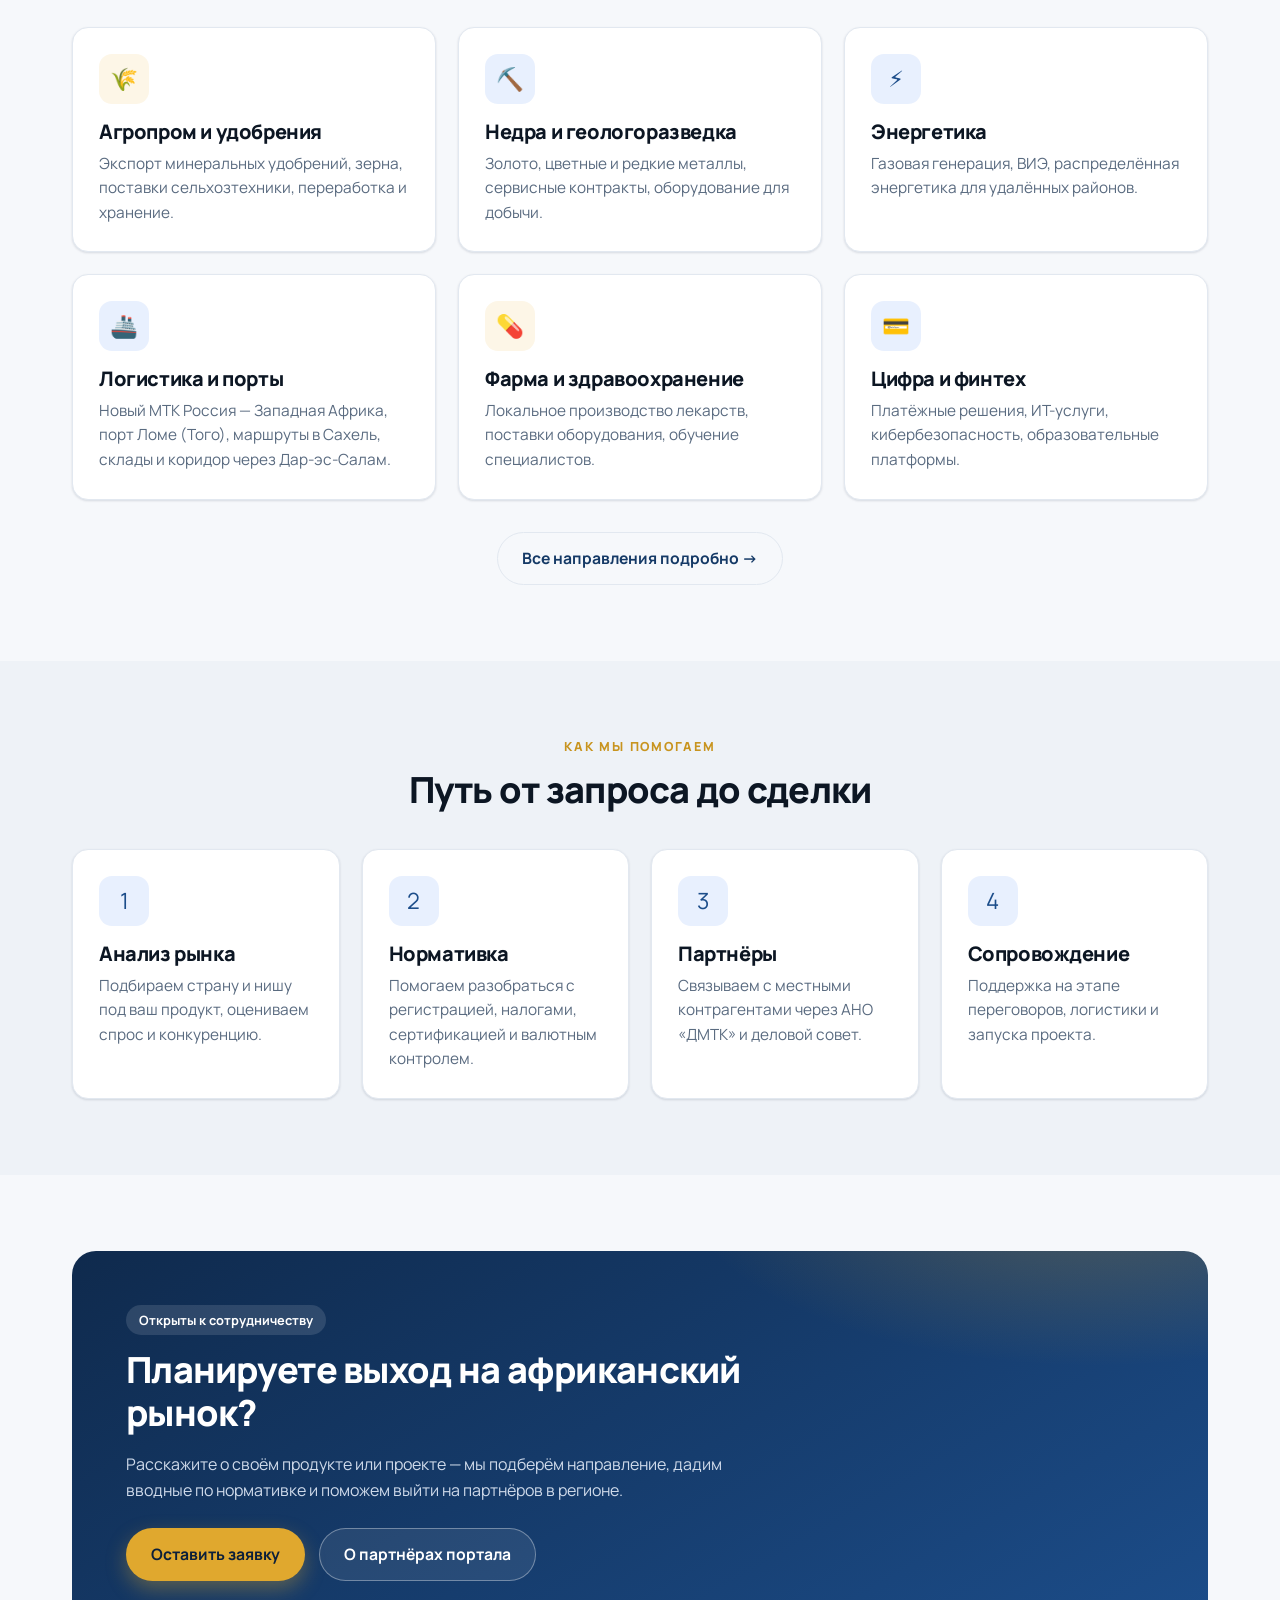
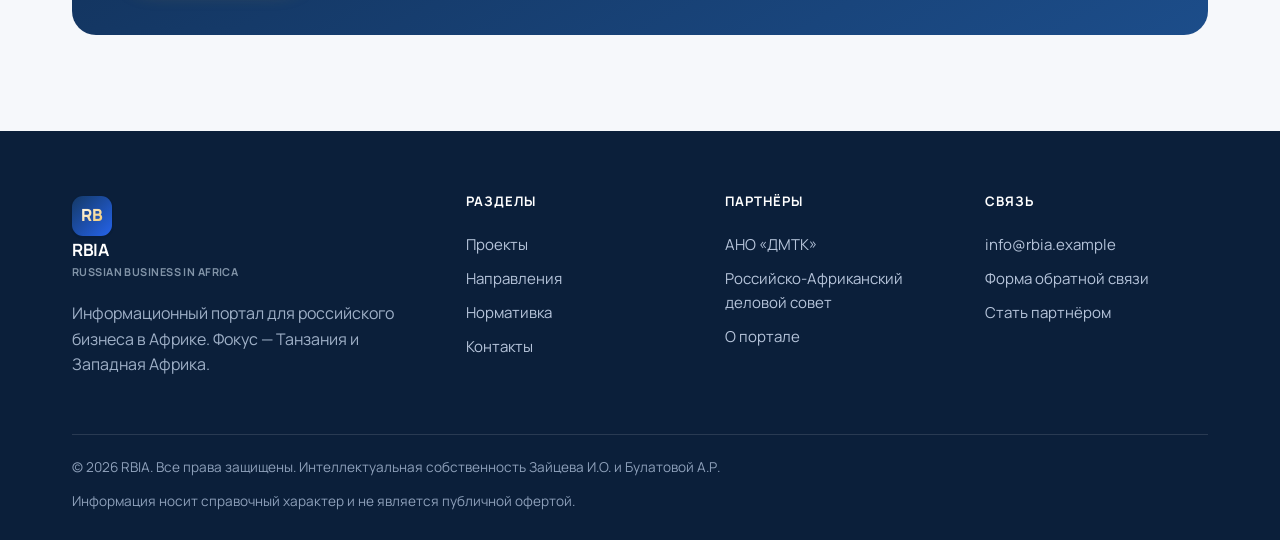
==== commit f4ccc880: "Добавлен МТК Россия — Западная Африка, страны Того, Мали, Буркина-Фасо - Главная: выделенный блок-сх" ====
--- a/index.html
+++ b/index.html
@@ -46,6 +46,7 @@
             <a class="btn btn-ghost" href="regulation.html">Нормативка региона</a>
           </div>
           <div class="hero-meta">
+            <span class="chip chip--ghost">🛳️ МТК Россия — Западная Африка</span>
             <span class="chip chip--ghost">АНО «ДМТК»</span>
             <span class="chip chip--ghost">Российско-Африканский деловой совет</span>
           </div>
@@ -71,7 +72,7 @@
       <div class="grid">
         <div class="stat"><div class="num">2</div><div class="lbl">приоритетных кластера: Восточная и Западная Африка</div></div>
         <div class="stat"><div class="num"><span>12+</span></div><div class="lbl">отраслевых направлений</div></div>
-        <div class="stat"><div class="num"><span>8</span></div><div class="lbl">проектов в проработке</div></div>
+        <div class="stat"><div class="num"><span>12</span></div><div class="lbl">проектов в проработке</div></div>
         <div class="stat"><div class="num">1</div><div class="lbl">точка входа для бизнеса</div></div>
       </div>
     </div>
@@ -141,13 +142,36 @@
             <div class="flag" style="background:linear-gradient(135deg,#009639 0 33%,#fff 33% 66%,#ce1126 66%)"></div>
             <div>
               <span class="chip">Западная Африка</span>
-              <h3 style="margin:10px 0 6px">Нигерия, Гана, Сенегал, Кот-д'Ивуар, Мали и др.</h3>
-              <p style="margin-bottom:14px">Крупнейший потребительский рынок континента, ECOWAS как зона свободной торговли, активный спрос на удобрения, продовольствие, технику и энергетические решения.</p>
+              <h3 style="margin:10px 0 6px">Нигерия, Гана, Сенегал, Кот-д'Ивуар, Того, Мали, Буркина-Фасо</h3>
+              <p style="margin-bottom:14px">Крупнейший потребительский рынок континента, ECOWAS как зона свободной торговли и страны Сахеля (Мали, Буркина-Фасо) с растущим спросом на удобрения, продовольствие, технику и энергетику. Того (порт Ломе) — морские ворота для нового коридора вглубь региона.</p>
               <div class="tagrow">
-                <span class="tag">Удобрения</span><span class="tag">Продовольствие</span><span class="tag">Энергетика</span><span class="tag">Машиностроение</span><span class="tag">Финтех</span>
+                <span class="tag">Удобрения</span><span class="tag">Продовольствие</span><span class="tag">Энергетика</span><span class="tag">Недра / золото</span><span class="tag">Логистика</span><span class="tag">Машиностроение</span>
               </div>
             </div>
           </div>
+        </div>
+      </div>
+    </div>
+  </section>
+
+  <!-- МТК РОССИЯ — ЗАПАДНАЯ АФРИКА -->
+  <section class="section">
+    <div class="container">
+      <div class="cta reveal" style="background:radial-gradient(700px 320px at 88% -20%, rgba(224,168,46,.30), transparent 60%), linear-gradient(150deg, #0f5132, #143966);">
+        <div style="max-width:64ch">
+          <span class="chip chip--ghost">🛳️ Новый коридор · приоритет портала</span>
+          <h2 style="margin-top:14px">МТК «Россия — Западная Африка»</h2>
+          <p>Формирующийся международный транспортный коридор связывает Россию с рынками Западной Африки и странами Сахеля. Морское плечо — на глубоководный порт <b>Ломе (Того)</b>, далее наземные маршруты вглубь континента к <b>Мали</b>, <b>Буркина-Фасо</b> и Нигеру. Коридор открывает доступ к не имеющим выхода к морю рынкам и сокращает сроки и стоимость доставки российских грузов.</p>
+        </div>
+        <div class="grid cols-4" style="margin-top:26px;gap:16px">
+          <div class="hero-card" style="background:rgba(255,255,255,.10)"><div class="num" style="font-size:1.5rem;font-weight:900;color:var(--gold-400)">1 · Россия</div><div class="lbl" style="color:#d6e2f0;font-size:.85rem;margin-top:6px">Отгрузка: зерно, удобрения, техника, оборудование</div></div>
+          <div class="hero-card" style="background:rgba(255,255,255,.10)"><div class="num" style="font-size:1.5rem;font-weight:900;color:var(--gold-400)">2 · Море</div><div class="lbl" style="color:#d6e2f0;font-size:.85rem;margin-top:6px">Морское плечо до порта Ломе (Того)</div></div>
+          <div class="hero-card" style="background:rgba(255,255,255,.10)"><div class="num" style="font-size:1.5rem;font-weight:900;color:var(--gold-400)">3 · Ломе</div><div class="lbl" style="color:#d6e2f0;font-size:.85rem;margin-top:6px">Перевалка, склады, таможенное оформление</div></div>
+          <div class="hero-card" style="background:rgba(255,255,255,.10)"><div class="num" style="font-size:1.5rem;font-weight:900;color:var(--gold-400)">4 · Сахель</div><div class="lbl" style="color:#d6e2f0;font-size:.85rem;margin-top:6px">Наземная доставка: Мали, Буркина-Фасо, Нигер</div></div>
+        </div>
+        <div class="cta-actions" style="margin-top:26px">
+          <a class="btn btn-primary" href="sectors.html">Логистика и коридор</a>
+          <a class="btn btn-ghost" href="contacts.html">Участвовать в проекте</a>
         </div>
       </div>
     </div>
@@ -164,7 +188,7 @@
         <div class="card sector reveal"><div class="ico ico--gold">🌾</div><h3>Агропром и удобрения</h3><p>Экспорт минеральных удобрений, зерна, поставки сельхозтехники, переработка и хранение.</p></div>
         <div class="card sector reveal"><div class="ico">⛏️</div><h3>Недра и геологоразведка</h3><p>Золото, цветные и редкие металлы, сервисные контракты, оборудование для добычи.</p></div>
         <div class="card sector reveal"><div class="ico">⚡</div><h3>Энергетика</h3><p>Газовая генерация, ВИЭ, распределённая энергетика для удалённых районов.</p></div>
-        <div class="card sector reveal"><div class="ico">🚢</div><h3>Логистика и порты</h3><p>Мультимодальные коридоры, склады, развитие маршрутов через Дар-эс-Салам.</p></div>
+        <div class="card sector reveal"><div class="ico">🚢</div><h3>Логистика и порты</h3><p>Новый МТК Россия — Западная Африка, порт Ломе (Того), маршруты в Сахель, склады и коридор через Дар-эс-Салам.</p></div>
         <div class="card sector reveal"><div class="ico ico--gold">💊</div><h3>Фарма и здравоохранение</h3><p>Локальное производство лекарств, поставки оборудования, обучение специалистов.</p></div>
         <div class="card sector reveal"><div class="ico">💳</div><h3>Цифра и финтех</h3><p>Платёжные решения, ИТ-услуги, кибербезопасность, образовательные платформы.</p></div>
       </div>
--- a/assets/css/styles.css
+++ b/assets/css/styles.css
@@ -370,3 +370,97 @@
   border-radius: var(--radius-sm); padding: 16px 18px; color: #6b5410; font-size: .92rem;
 }
 .note b { color: #54420c; }
+
+/* =========================================================
+   МОБИЛЬНАЯ АДАПТАЦИЯ — доводка
+   (правила идут последними и перекрывают базовые)
+   ========================================================= */
+
+/* Защита от горизонтальной прокрутки на узких экранах */
+html, body { overflow-x: hidden; max-width: 100%; }
+img, table, pre { max-width: 100%; }
+
+/* Первопричина «гуляния»: grid/flex-элементы по умолчанию не сжимаются
+   уже своего контента (min-width:auto) и распирают строку длинным текстом.
+   Разрешаем им сжиматься и переносим длинные слова. */
+.grid > *, .hero-grid > *, .contact-grid > *, .footer-grid > *,
+.region, .region > *, .project, .pj-facts > *, .card, .sector {
+  min-width: 0;
+}
+h1, h2, h3, h4, p, li, .tag, .chip, .lead, .pj-facts b, td, th {
+  overflow-wrap: anywhere;
+  word-break: break-word;
+}
+
+/* Меню на планшетах/телефонах: прокрутка, если не влезает по высоте */
+@media (max-width: 940px) {
+  .nav-links { max-height: calc(100vh - var(--header-h)); overflow-y: auto; -webkit-overflow-scrolling: touch; }
+}
+
+/* Планшет */
+@media (max-width: 760px) {
+  .section { padding: 52px 0; }
+  .section--tight { padding: 40px 0; }
+  .hero .container { padding-top: 56px; padding-bottom: 60px; }
+  .page-hero .container { padding: 44px 20px 42px; }
+  .hero p { font-size: 1.05rem; }
+  .lead { font-size: 1.05rem; }
+  .section-head { margin-bottom: 30px; }
+
+  /* CTA компактнее и без переполнения */
+  .cta { padding: 32px 22px; border-radius: 18px; }
+  .cta-actions .btn { flex: 1 1 auto; justify-content: center; }
+
+  /* Аккордеон: убираем большой левый отступ текста */
+  .acc-head { padding: 16px 16px; gap: 11px; }
+  .acc-head .num { min-width: 22px; font-size: 1rem; }
+  .acc-head h3 { font-size: 1rem; }
+  .acc-body-inner { padding: 0 16px 18px 16px; }
+
+  /* Подвал: строки в столбик, аккуратно */
+  .footer-bottom { flex-direction: column; gap: 6px; }
+}
+
+/* Телефон */
+@media (max-width: 560px) {
+  :root { --header-h: 64px; }
+  .container { padding: 0 16px; }
+  .section { padding: 44px 0; }
+  /* Низ карточки проекта: статус и ссылка переносятся, если не влезают в строку */
+  .pj-foot { flex-wrap: wrap; gap: 8px 12px; }
+  .card { padding: 20px; }
+  .hero-card { padding: 20px; }
+  .hero .container { padding-top: 44px; padding-bottom: 52px; }
+
+  /* Кнопки в герое и CTA — на всю ширину, удобно нажимать пальцем */
+  .hero-actions, .cta-actions { flex-direction: column; align-items: stretch; }
+  .hero-actions .btn, .cta-actions .btn { width: 100%; justify-content: center; }
+
+  /* Цифры в карточке героя крупные, но без переноса */
+  .hero-stats { gap: 16px 12px; }
+  .hero-stats .num { font-size: 1.55rem; }
+  .stat .num { font-size: 1.7rem; }
+
+  /* Факты проекта — в один столбец, чтобы значения не сжимались */
+  .pj-facts { grid-template-columns: 1fr 1fr; gap: 10px; }
+  .project .pj-top, .project .pj-body { padding: 18px 18px; }
+
+  /* Контактные строки и иконки компактнее */
+  .contact-line .ci { width: 40px; height: 40px; font-size: 1.05rem; }
+  .region { grid-template-columns: 52px 1fr; gap: 14px; }
+  .region .flag { width: 52px; height: 36px; }
+
+  /* Подсказка: таблицы прокручиваются по горизонтали */
+  .table-wrap { position: relative; }
+}
+
+/* Очень узкие экраны (≈360px и меньше) */
+@media (max-width: 400px) {
+  h1 { font-size: 1.7rem; }
+  .brand small { display: none; }
+  .hero-stats { grid-template-columns: 1fr 1fr; }
+  .hero-stats .num { font-size: 1.4rem; }
+  .chip { font-size: .74rem; }
+  /* Длинные надписи на кнопках переносятся, а не вылезают за экран */
+  .btn { white-space: normal; text-align: center; padding-left: 18px; padding-right: 18px; }
+}
